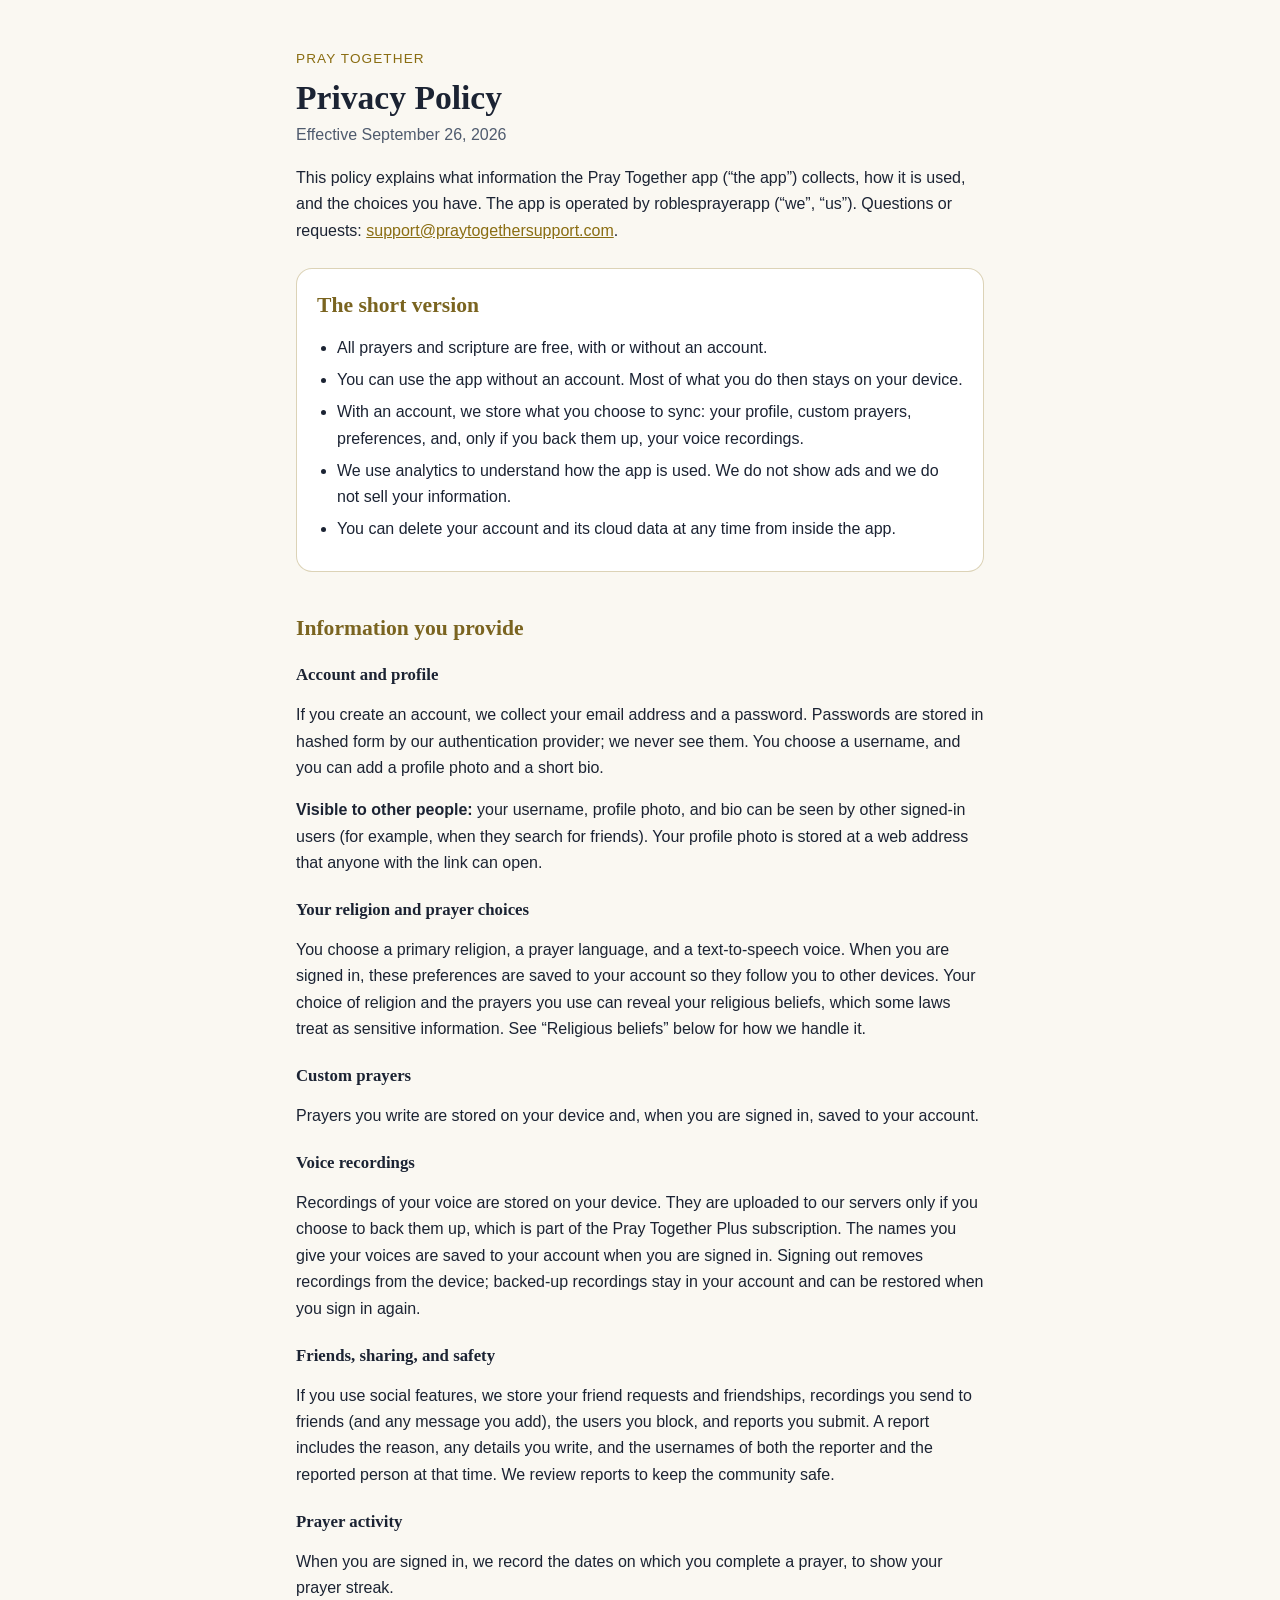
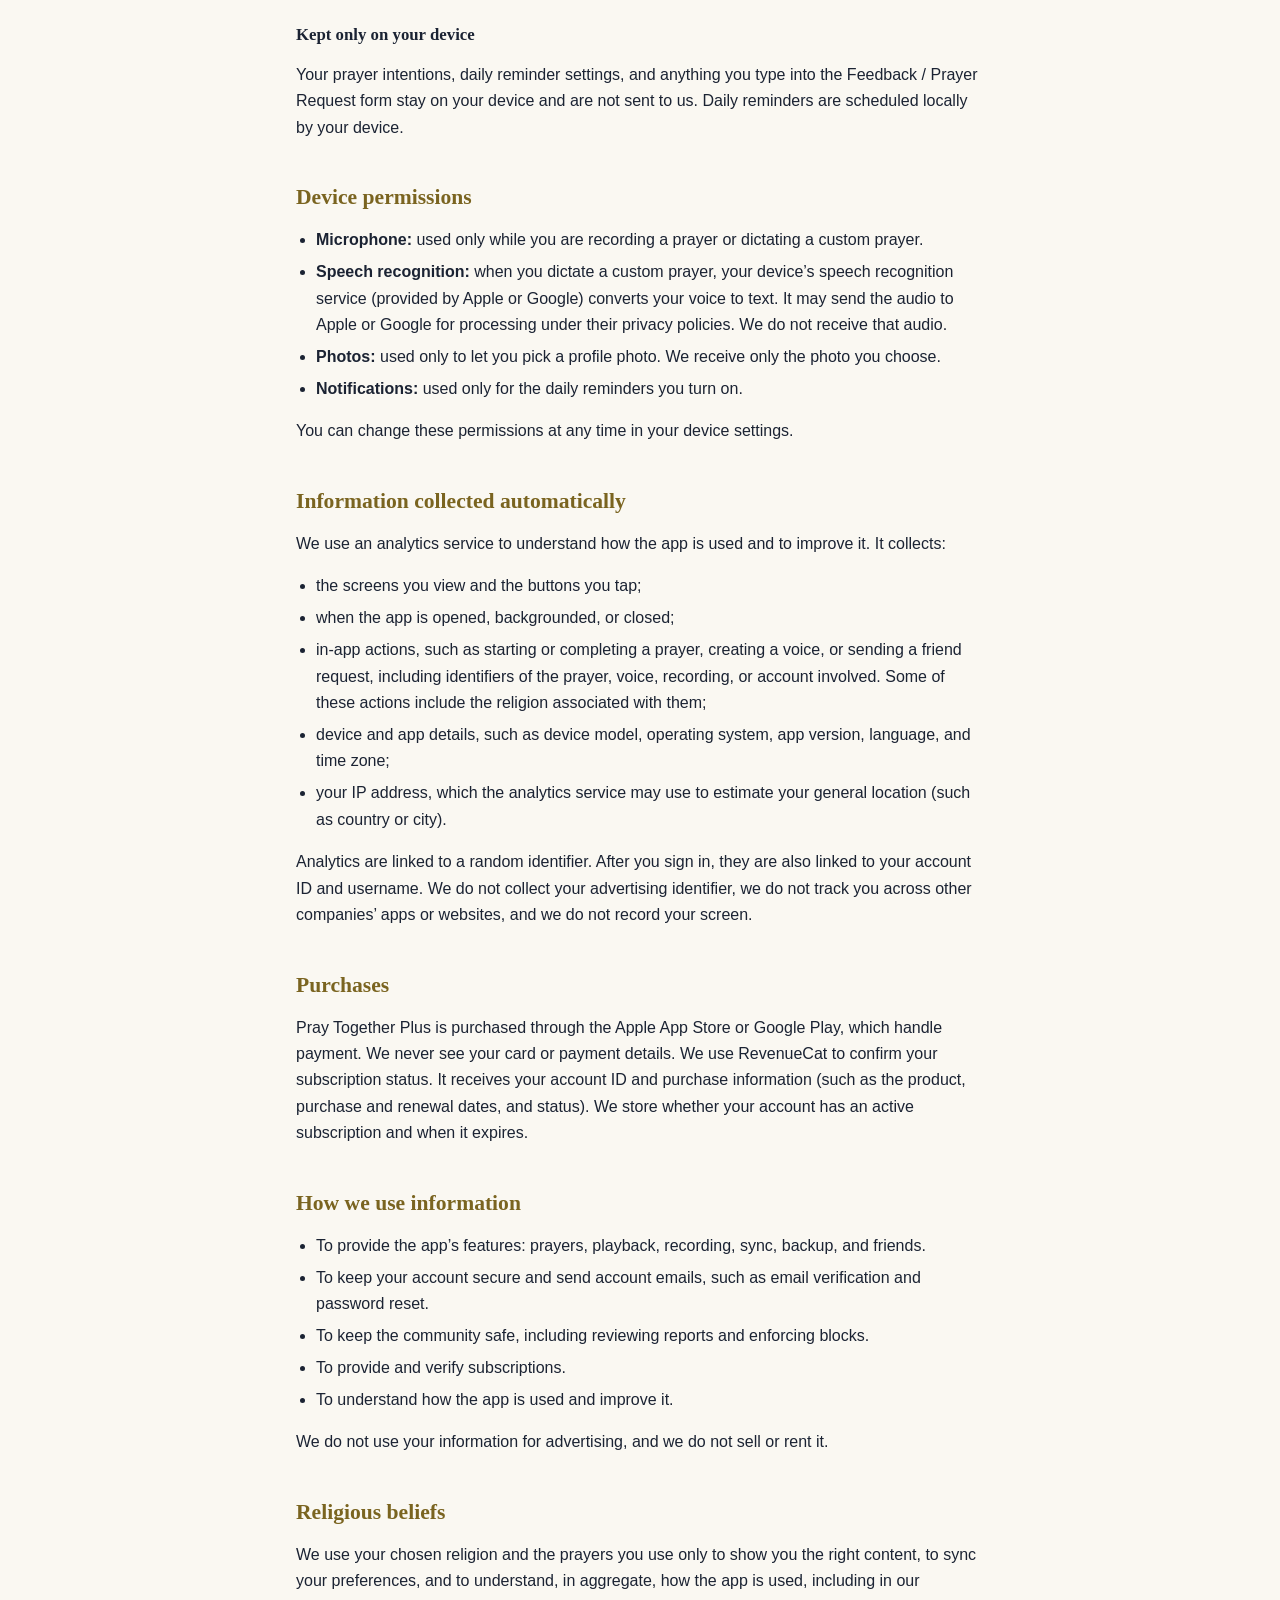
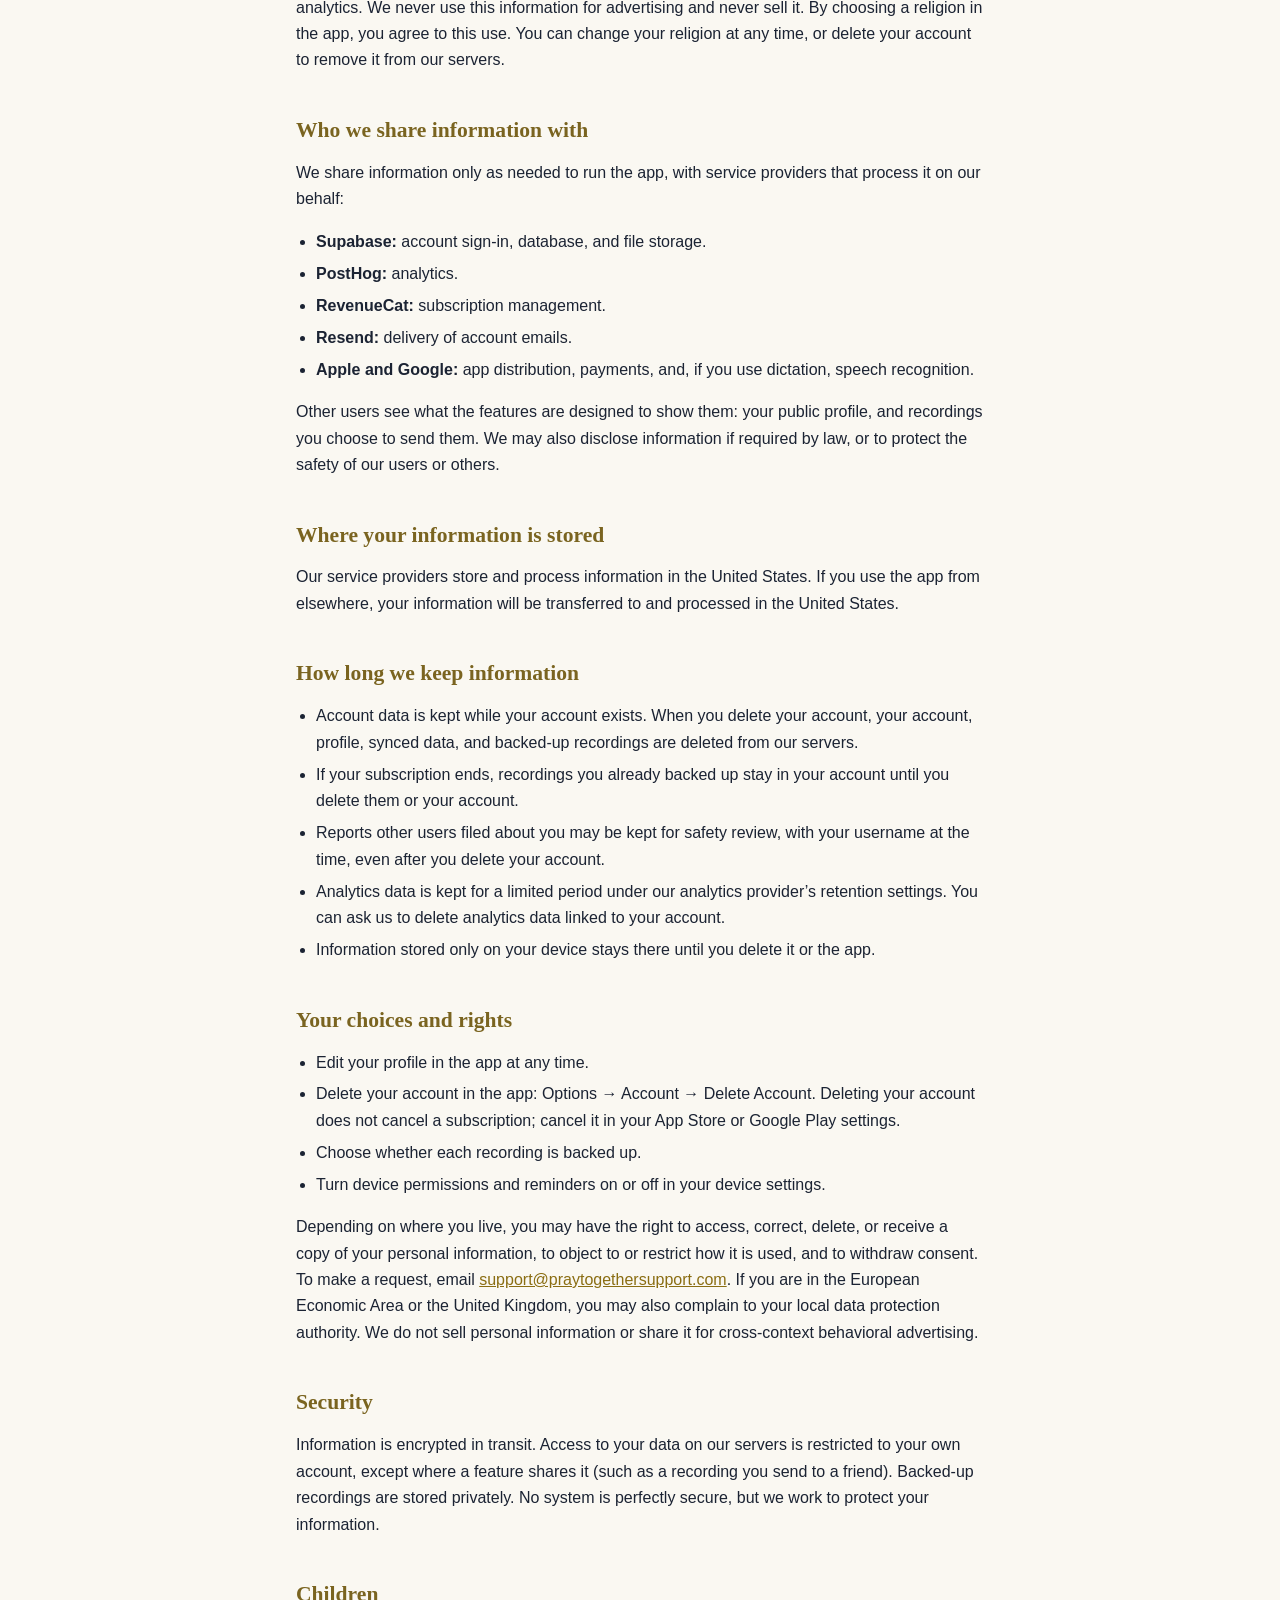
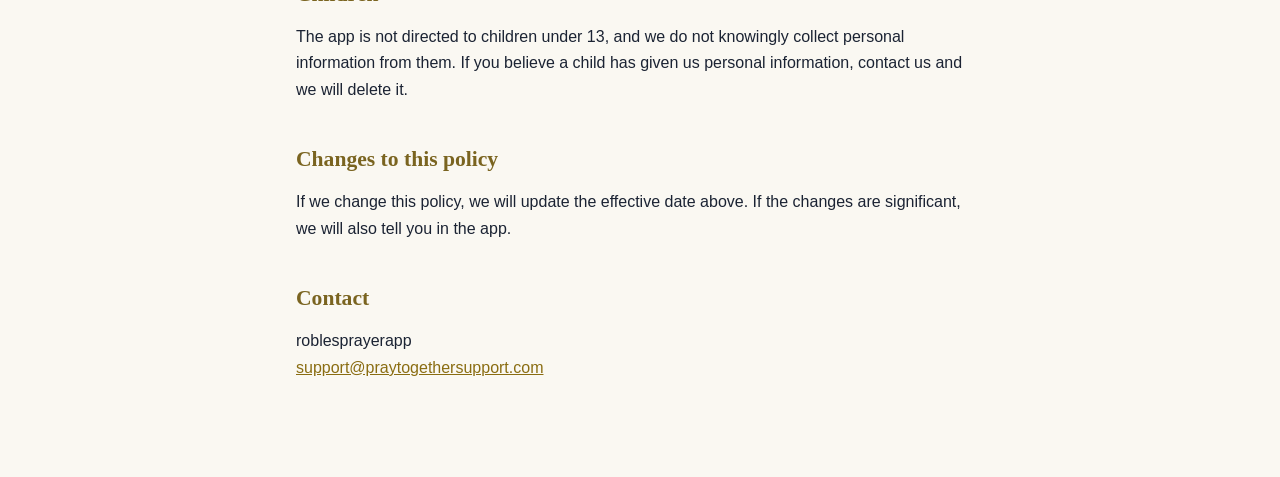
==== privacy/index.html @ 4f51a1f1 "Add Pray Together support page and privacy policy Static pages served by GitHub Pages at praytogethe" ====
<!doctype html>
<html lang="en">
<head>
  <meta charset="utf-8">
  <meta name="viewport" content="width=device-width, initial-scale=1">
  <title>Privacy Policy · Pray Together</title>
  <meta name="description" content="How the Pray Together app collects, uses, and protects your information.">
  <link rel="stylesheet" href="../style.css">
</head>
<body>
  <main>
    <p class="eyebrow"><a href="../">Pray Together</a></p>
    <h1>Privacy Policy</h1>
    <p class="meta">Effective September 26, 2026</p>

    <p>This policy explains what information the Pray Together app (“the app”) collects, how it is used, and the choices you have. The app is operated by roblesprayerapp (“we”, “us”). Questions or requests: <a href="mailto:support@praytogethersupport.com">support@praytogethersupport.com</a>.</p>

    <section class="summary">
      <h2>The short version</h2>
      <ul>
        <li>All prayers and scripture are free, with or without an account.</li>
        <li>You can use the app without an account. Most of what you do then stays on your device.</li>
        <li>With an account, we store what you choose to sync: your profile, custom prayers, preferences, and, only if you back them up, your voice recordings.</li>
        <li>We use analytics to understand how the app is used. We do not show ads and we do not sell your information.</li>
        <li>You can delete your account and its cloud data at any time from inside the app.</li>
      </ul>
    </section>

    <h2>Information you provide</h2>
    <h3>Account and profile</h3>
    <p>If you create an account, we collect your email address and a password. Passwords are stored in hashed form by our authentication provider; we never see them. You choose a username, and you can add a profile photo and a short bio.</p>
    <p><strong>Visible to other people:</strong> your username, profile photo, and bio can be seen by other signed-in users (for example, when they search for friends). Your profile photo is stored at a web address that anyone with the link can open.</p>

    <h3>Your religion and prayer choices</h3>
    <p>You choose a primary religion, a prayer language, and a text-to-speech voice. When you are signed in, these preferences are saved to your account so they follow you to other devices. Your choice of religion and the prayers you use can reveal your religious beliefs, which some laws treat as sensitive information. See “Religious beliefs” below for how we handle it.</p>

    <h3>Custom prayers</h3>
    <p>Prayers you write are stored on your device and, when you are signed in, saved to your account.</p>

    <h3>Voice recordings</h3>
    <p>Recordings of your voice are stored on your device. They are uploaded to our servers only if you choose to back them up, which is part of the Pray Together Plus subscription. The names you give your voices are saved to your account when you are signed in. Signing out removes recordings from the device; backed-up recordings stay in your account and can be restored when you sign in again.</p>

    <h3>Friends, sharing, and safety</h3>
    <p>If you use social features, we store your friend requests and friendships, recordings you send to friends (and any message you add), the users you block, and reports you submit. A report includes the reason, any details you write, and the usernames of both the reporter and the reported person at that time. We review reports to keep the community safe.</p>

    <h3>Prayer activity</h3>
    <p>When you are signed in, we record the dates on which you complete a prayer, to show your prayer streak.</p>

    <h3>Kept only on your device</h3>
    <p>Your prayer intentions, daily reminder settings, and anything you type into the Feedback / Prayer Request form stay on your device and are not sent to us. Daily reminders are scheduled locally by your device.</p>

    <h2>Device permissions</h2>
    <ul>
      <li><strong>Microphone:</strong> used only while you are recording a prayer or dictating a custom prayer.</li>
      <li><strong>Speech recognition:</strong> when you dictate a custom prayer, your device’s speech recognition service (provided by Apple or Google) converts your voice to text. It may send the audio to Apple or Google for processing under their privacy policies. We do not receive that audio.</li>
      <li><strong>Photos:</strong> used only to let you pick a profile photo. We receive only the photo you choose.</li>
      <li><strong>Notifications:</strong> used only for the daily reminders you turn on.</li>
    </ul>
    <p>You can change these permissions at any time in your device settings.</p>

    <h2>Information collected automatically</h2>
    <p>We use an analytics service to understand how the app is used and to improve it. It collects:</p>
    <ul>
      <li>the screens you view and the buttons you tap;</li>
      <li>when the app is opened, backgrounded, or closed;</li>
      <li>in-app actions, such as starting or completing a prayer, creating a voice, or sending a friend request, including identifiers of the prayer, voice, recording, or account involved. Some of these actions include the religion associated with them;</li>
      <li>device and app details, such as device model, operating system, app version, language, and time zone;</li>
      <li>your IP address, which the analytics service may use to estimate your general location (such as country or city).</li>
    </ul>
    <p>Analytics are linked to a random identifier. After you sign in, they are also linked to your account ID and username. We do not collect your advertising identifier, we do not track you across other companies’ apps or websites, and we do not record your screen.</p>

    <h2>Purchases</h2>
    <p>Pray Together Plus is purchased through the Apple App Store or Google Play, which handle payment. We never see your card or payment details. We use RevenueCat to confirm your subscription status. It receives your account ID and purchase information (such as the product, purchase and renewal dates, and status). We store whether your account has an active subscription and when it expires.</p>

    <h2>How we use information</h2>
    <ul>
      <li>To provide the app’s features: prayers, playback, recording, sync, backup, and friends.</li>
      <li>To keep your account secure and send account emails, such as email verification and password reset.</li>
      <li>To keep the community safe, including reviewing reports and enforcing blocks.</li>
      <li>To provide and verify subscriptions.</li>
      <li>To understand how the app is used and improve it.</li>
    </ul>
    <p>We do not use your information for advertising, and we do not sell or rent it.</p>

    <h2>Religious beliefs</h2>
    <p>We use your chosen religion and the prayers you use only to show you the right content, to sync your preferences, and to understand, in aggregate, how the app is used, including in our analytics. We never use this information for advertising and never sell it. By choosing a religion in the app, you agree to this use. You can change your religion at any time, or delete your account to remove it from our servers.</p>

    <h2>Who we share information with</h2>
    <p>We share information only as needed to run the app, with service providers that process it on our behalf:</p>
    <ul>
      <li><strong>Supabase:</strong> account sign-in, database, and file storage.</li>
      <li><strong>PostHog:</strong> analytics.</li>
      <li><strong>RevenueCat:</strong> subscription management.</li>
      <li><strong>Resend:</strong> delivery of account emails.</li>
      <li><strong>Apple and Google:</strong> app distribution, payments, and, if you use dictation, speech recognition.</li>
    </ul>
    <p>Other users see what the features are designed to show them: your public profile, and recordings you choose to send them. We may also disclose information if required by law, or to protect the safety of our users or others.</p>

    <h2>Where your information is stored</h2>
    <p>Our service providers store and process information in the United States. If you use the app from elsewhere, your information will be transferred to and processed in the United States.</p>

    <h2>How long we keep information</h2>
    <ul>
      <li>Account data is kept while your account exists. When you delete your account, your account, profile, synced data, and backed-up recordings are deleted from our servers.</li>
      <li>If your subscription ends, recordings you already backed up stay in your account until you delete them or your account.</li>
      <li>Reports other users filed about you may be kept for safety review, with your username at the time, even after you delete your account.</li>
      <li>Analytics data is kept for a limited period under our analytics provider’s retention settings. You can ask us to delete analytics data linked to your account.</li>
      <li>Information stored only on your device stays there until you delete it or the app.</li>
    </ul>

    <h2>Your choices and rights</h2>
    <ul>
      <li>Edit your profile in the app at any time.</li>
      <li>Delete your account in the app: Options → Account → Delete Account. Deleting your account does not cancel a subscription; cancel it in your App Store or Google Play settings.</li>
      <li>Choose whether each recording is backed up.</li>
      <li>Turn device permissions and reminders on or off in your device settings.</li>
    </ul>
    <p>Depending on where you live, you may have the right to access, correct, delete, or receive a copy of your personal information, to object to or restrict how it is used, and to withdraw consent. To make a request, email <a href="mailto:support@praytogethersupport.com">support@praytogethersupport.com</a>. If you are in the European Economic Area or the United Kingdom, you may also complain to your local data protection authority. We do not sell personal information or share it for cross-context behavioral advertising.</p>

    <h2>Security</h2>
    <p>Information is encrypted in transit. Access to your data on our servers is restricted to your own account, except where a feature shares it (such as a recording you send to a friend). Backed-up recordings are stored privately. No system is perfectly secure, but we work to protect your information.</p>

    <h2>Children</h2>
    <p>The app is not directed to children under 13, and we do not knowingly collect personal information from them. If you believe a child has given us personal information, contact us and we will delete it.</p>

    <h2>Changes to this policy</h2>
    <p>If we change this policy, we will update the effective date above. If the changes are significant, we will also tell you in the app.</p>

    <h2>Contact</h2>
    <p>roblesprayerapp<br><a href="mailto:support@praytogethersupport.com">support@praytogethersupport.com</a></p>
  </main>
</body>
</html>
---- style.css ----
:root {
  --bg: #0b1220;
  --text: #f4f6f9;
  --muted: #a4b3c6;
  --accent: #d4af37;
  --accent-soft: #dfd2a5;
  --surface: rgba(22, 34, 63, 0.6);
  --border: rgba(212, 175, 55, 0.25);
  color-scheme: dark;
}

@media (prefers-color-scheme: light) {
  :root {
    --bg: #faf8f2;
    --text: #1b2333;
    --muted: #4f5b6e;
    --accent: #8a6d12;
    --accent-soft: #7a6420;
    --surface: #ffffff;
    --border: rgba(138, 109, 18, 0.3);
    color-scheme: light;
  }
}

* {
  box-sizing: border-box;
}

body {
  margin: 0;
  background: var(--bg);
  color: var(--text);
  font: 16px/1.65 -apple-system, BlinkMacSystemFont, 'Segoe UI', Roboto, Helvetica, Arial, sans-serif;
}

main {
  max-width: 720px;
  margin: 0 auto;
  padding: 48px 16px 80px;
}

h1,
h2,
h3 {
  font-family: Georgia, 'Times New Roman', serif;
  line-height: 1.25;
}

h1 {
  font-size: 2.1rem;
  margin: 0.2em 0 0.1em;
}

h2 {
  font-size: 1.35rem;
  margin: 2em 0 0.5em;
  color: var(--accent-soft);
}

h3 {
  font-size: 1.05rem;
  margin: 1.4em 0 0.3em;
}

p,
li {
  color: var(--text);
}

ul {
  padding-left: 1.25em;
}

li + li {
  margin-top: 0.35em;
}

a {
  color: var(--accent);
}

.eyebrow {
  margin: 0;
  font-size: 0.85rem;
  letter-spacing: 0.08em;
  text-transform: uppercase;
}

.eyebrow a {
  text-decoration: none;
}

.meta {
  margin-top: 0;
  color: var(--muted);
}

.summary {
  margin: 1.5em 0;
  padding: 4px 20px 12px;
  background: var(--surface);
  border: 1px solid var(--border);
  border-radius: 16px;
}

.summary h2 {
  margin-top: 0.9em;
}
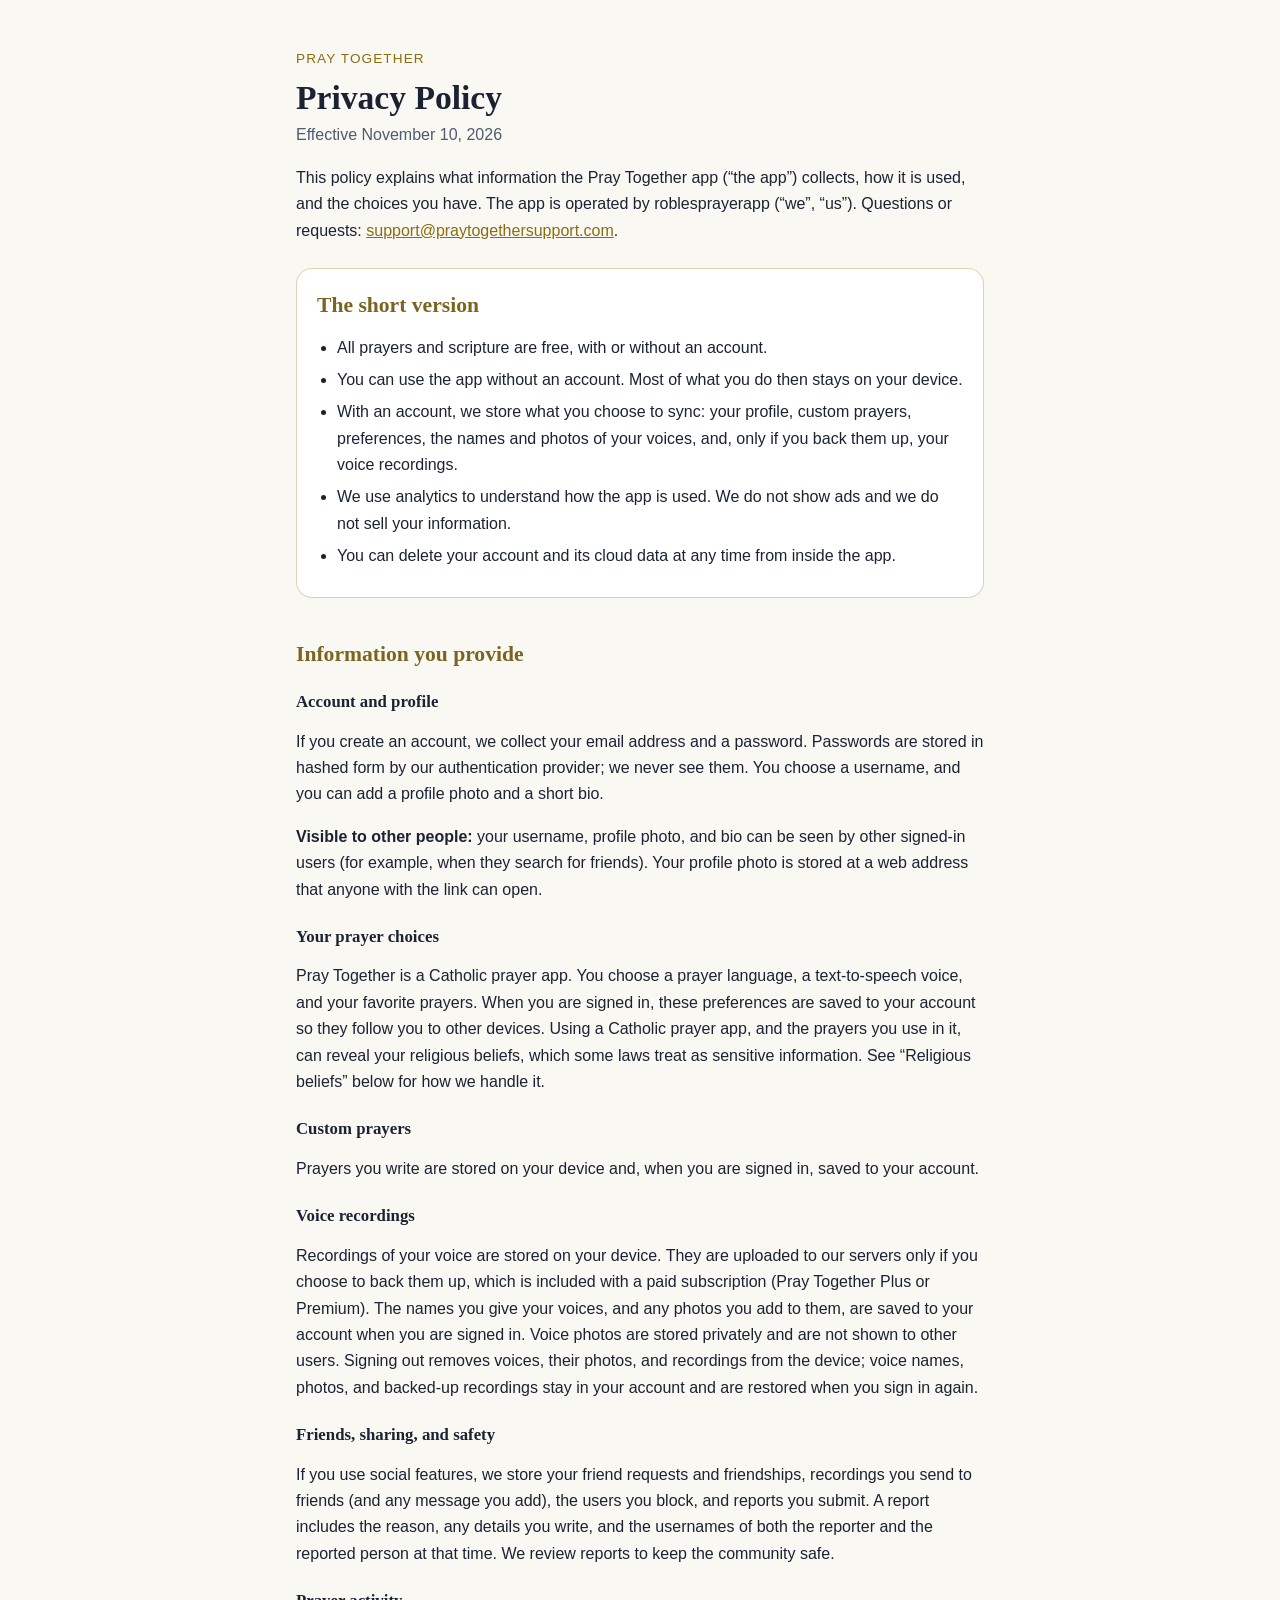
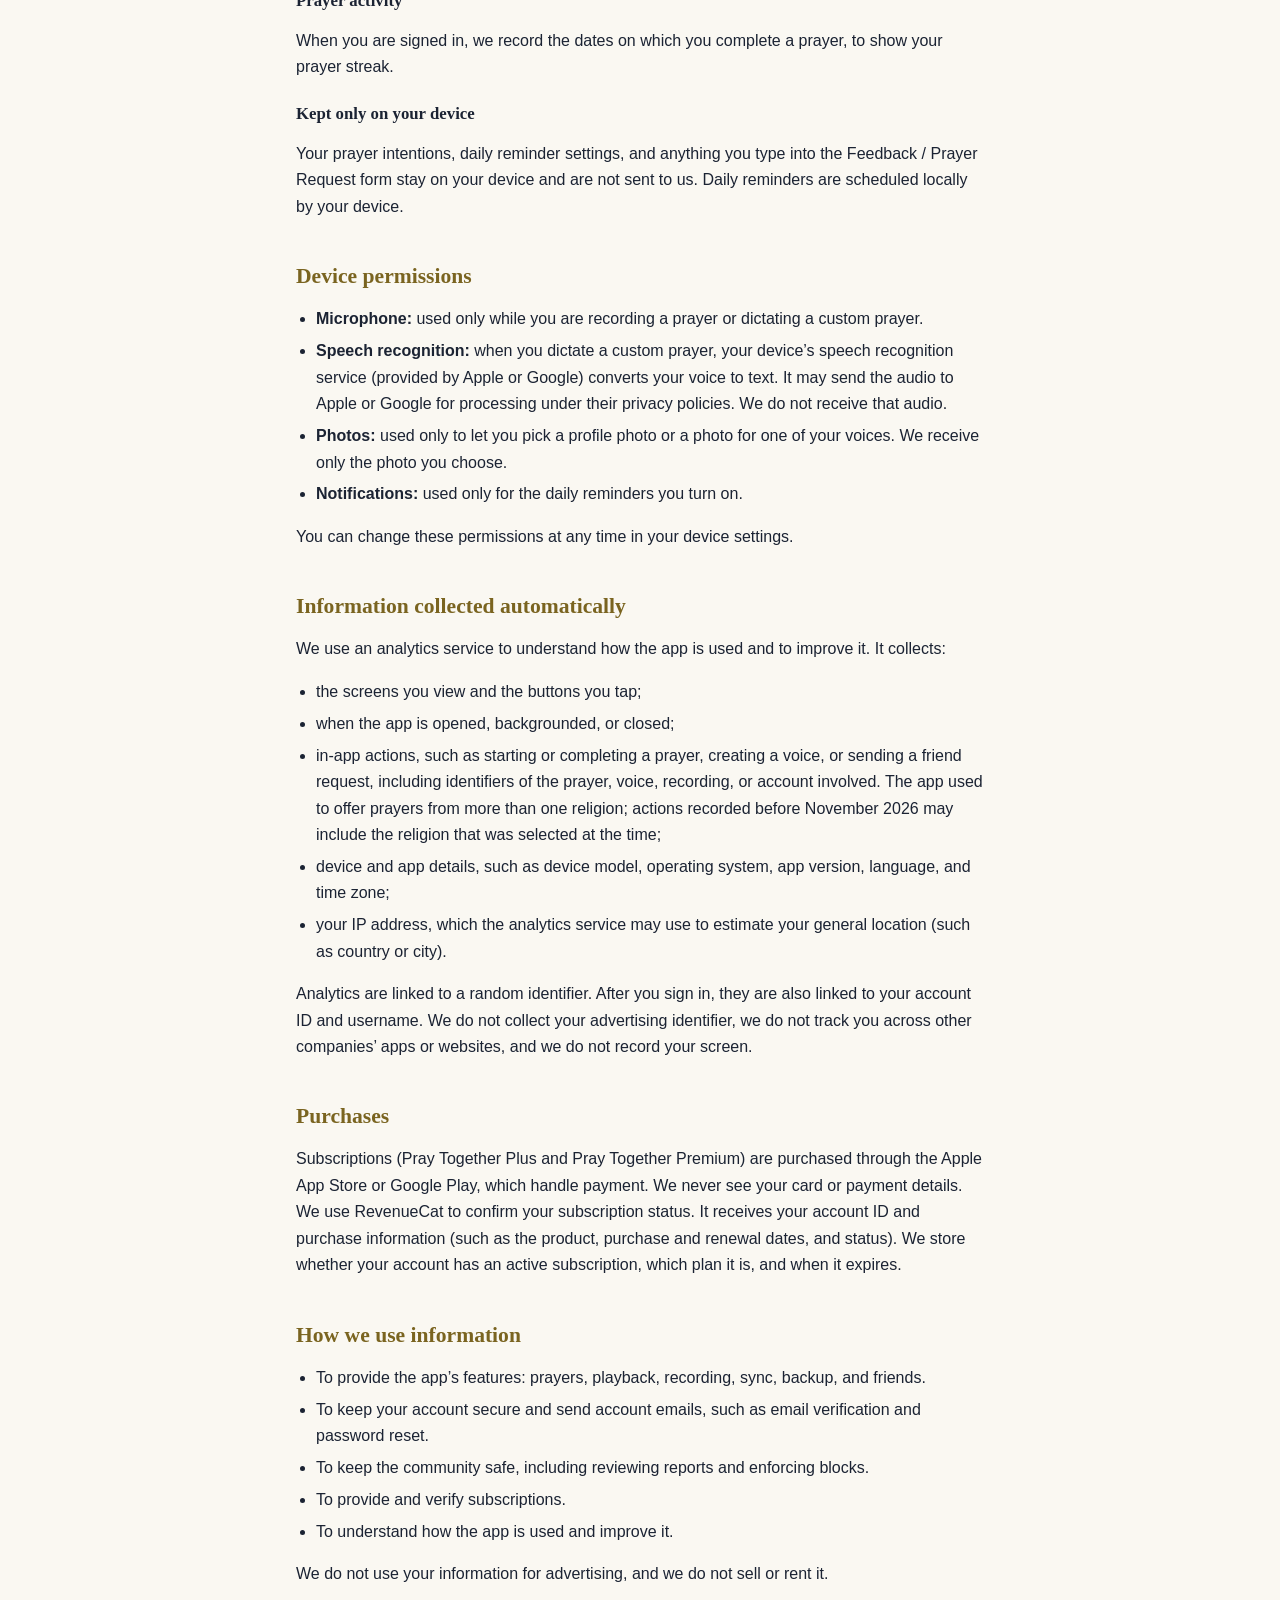
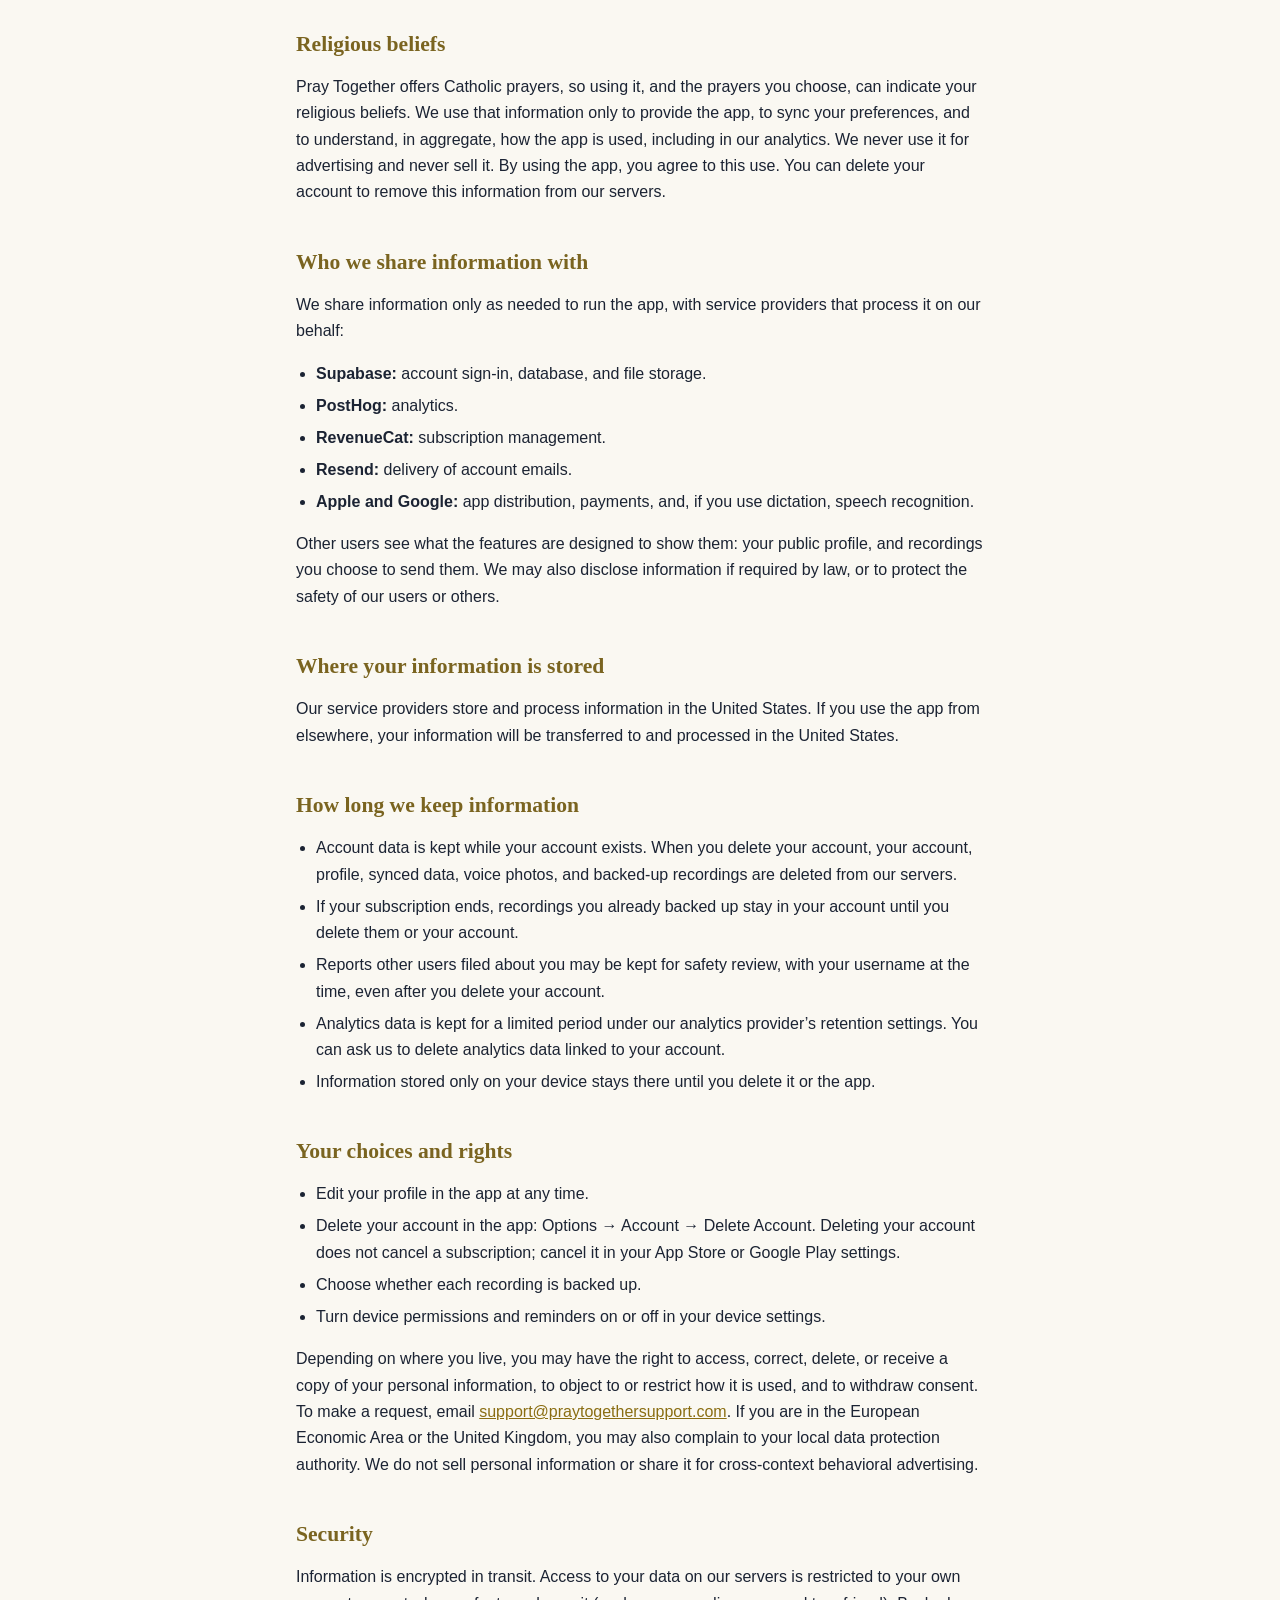
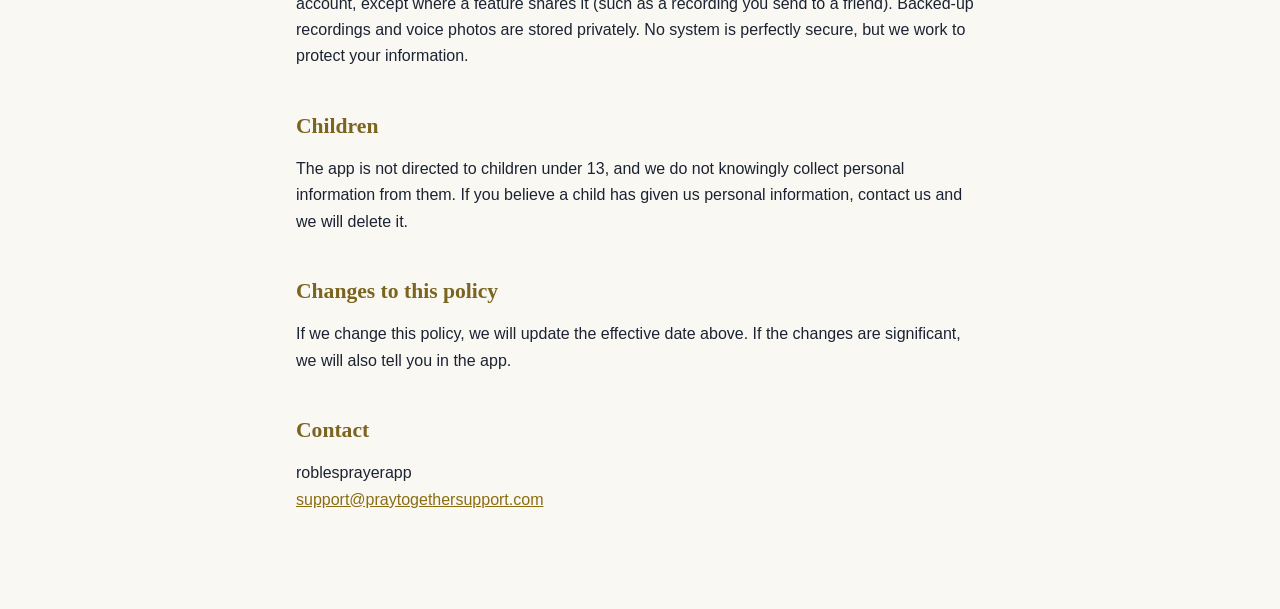
==== commit b5602ed7: "Update privacy policy and support page for the Catholic-only app Describe the app as Catholic-only, " ====
--- a/privacy/index.html
+++ b/privacy/index.html
@@ -11,7 +11,7 @@
   <main>
     <p class="eyebrow"><a href="../">Pray Together</a></p>
     <h1>Privacy Policy</h1>
-    <p class="meta">Effective September 26, 2026</p>
+    <p class="meta">Effective November 10, 2026</p>
 
     <p>This policy explains what information the Pray Together app (“the app”) collects, how it is used, and the choices you have. The app is operated by roblesprayerapp (“we”, “us”). Questions or requests: <a href="mailto:support@praytogethersupport.com">support@praytogethersupport.com</a>.</p>
 
@@ -20,7 +20,7 @@
       <ul>
         <li>All prayers and scripture are free, with or without an account.</li>
         <li>You can use the app without an account. Most of what you do then stays on your device.</li>
-        <li>With an account, we store what you choose to sync: your profile, custom prayers, preferences, and, only if you back them up, your voice recordings.</li>
+        <li>With an account, we store what you choose to sync: your profile, custom prayers, preferences, the names and photos of your voices, and, only if you back them up, your voice recordings.</li>
         <li>We use analytics to understand how the app is used. We do not show ads and we do not sell your information.</li>
         <li>You can delete your account and its cloud data at any time from inside the app.</li>
       </ul>
@@ -31,14 +31,14 @@
     <p>If you create an account, we collect your email address and a password. Passwords are stored in hashed form by our authentication provider; we never see them. You choose a username, and you can add a profile photo and a short bio.</p>
     <p><strong>Visible to other people:</strong> your username, profile photo, and bio can be seen by other signed-in users (for example, when they search for friends). Your profile photo is stored at a web address that anyone with the link can open.</p>
 
-    <h3>Your religion and prayer choices</h3>
-    <p>You choose a primary religion, a prayer language, and a text-to-speech voice. When you are signed in, these preferences are saved to your account so they follow you to other devices. Your choice of religion and the prayers you use can reveal your religious beliefs, which some laws treat as sensitive information. See “Religious beliefs” below for how we handle it.</p>
+    <h3>Your prayer choices</h3>
+    <p>Pray Together is a Catholic prayer app. You choose a prayer language, a text-to-speech voice, and your favorite prayers. When you are signed in, these preferences are saved to your account so they follow you to other devices. Using a Catholic prayer app, and the prayers you use in it, can reveal your religious beliefs, which some laws treat as sensitive information. See “Religious beliefs” below for how we handle it.</p>
 
     <h3>Custom prayers</h3>
     <p>Prayers you write are stored on your device and, when you are signed in, saved to your account.</p>
 
     <h3>Voice recordings</h3>
-    <p>Recordings of your voice are stored on your device. They are uploaded to our servers only if you choose to back them up, which is part of the Pray Together Plus subscription. The names you give your voices are saved to your account when you are signed in. Signing out removes recordings from the device; backed-up recordings stay in your account and can be restored when you sign in again.</p>
+    <p>Recordings of your voice are stored on your device. They are uploaded to our servers only if you choose to back them up, which is included with a paid subscription (Pray Together Plus or Premium). The names you give your voices, and any photos you add to them, are saved to your account when you are signed in. Voice photos are stored privately and are not shown to other users. Signing out removes voices, their photos, and recordings from the device; voice names, photos, and backed-up recordings stay in your account and are restored when you sign in again.</p>
 
     <h3>Friends, sharing, and safety</h3>
     <p>If you use social features, we store your friend requests and friendships, recordings you send to friends (and any message you add), the users you block, and reports you submit. A report includes the reason, any details you write, and the usernames of both the reporter and the reported person at that time. We review reports to keep the community safe.</p>
@@ -53,7 +53,7 @@
     <ul>
       <li><strong>Microphone:</strong> used only while you are recording a prayer or dictating a custom prayer.</li>
       <li><strong>Speech recognition:</strong> when you dictate a custom prayer, your device’s speech recognition service (provided by Apple or Google) converts your voice to text. It may send the audio to Apple or Google for processing under their privacy policies. We do not receive that audio.</li>
-      <li><strong>Photos:</strong> used only to let you pick a profile photo. We receive only the photo you choose.</li>
+      <li><strong>Photos:</strong> used only to let you pick a profile photo or a photo for one of your voices. We receive only the photo you choose.</li>
       <li><strong>Notifications:</strong> used only for the daily reminders you turn on.</li>
     </ul>
     <p>You can change these permissions at any time in your device settings.</p>
@@ -63,14 +63,14 @@
     <ul>
       <li>the screens you view and the buttons you tap;</li>
       <li>when the app is opened, backgrounded, or closed;</li>
-      <li>in-app actions, such as starting or completing a prayer, creating a voice, or sending a friend request, including identifiers of the prayer, voice, recording, or account involved. Some of these actions include the religion associated with them;</li>
+      <li>in-app actions, such as starting or completing a prayer, creating a voice, or sending a friend request, including identifiers of the prayer, voice, recording, or account involved. The app used to offer prayers from more than one religion; actions recorded before November 2026 may include the religion that was selected at the time;</li>
       <li>device and app details, such as device model, operating system, app version, language, and time zone;</li>
       <li>your IP address, which the analytics service may use to estimate your general location (such as country or city).</li>
     </ul>
     <p>Analytics are linked to a random identifier. After you sign in, they are also linked to your account ID and username. We do not collect your advertising identifier, we do not track you across other companies’ apps or websites, and we do not record your screen.</p>
 
     <h2>Purchases</h2>
-    <p>Pray Together Plus is purchased through the Apple App Store or Google Play, which handle payment. We never see your card or payment details. We use RevenueCat to confirm your subscription status. It receives your account ID and purchase information (such as the product, purchase and renewal dates, and status). We store whether your account has an active subscription and when it expires.</p>
+    <p>Subscriptions (Pray Together Plus and Pray Together Premium) are purchased through the Apple App Store or Google Play, which handle payment. We never see your card or payment details. We use RevenueCat to confirm your subscription status. It receives your account ID and purchase information (such as the product, purchase and renewal dates, and status). We store whether your account has an active subscription, which plan it is, and when it expires.</p>
 
     <h2>How we use information</h2>
     <ul>
@@ -83,7 +83,7 @@
     <p>We do not use your information for advertising, and we do not sell or rent it.</p>
 
     <h2>Religious beliefs</h2>
-    <p>We use your chosen religion and the prayers you use only to show you the right content, to sync your preferences, and to understand, in aggregate, how the app is used, including in our analytics. We never use this information for advertising and never sell it. By choosing a religion in the app, you agree to this use. You can change your religion at any time, or delete your account to remove it from our servers.</p>
+    <p>Pray Together offers Catholic prayers, so using it, and the prayers you choose, can indicate your religious beliefs. We use that information only to provide the app, to sync your preferences, and to understand, in aggregate, how the app is used, including in our analytics. We never use it for advertising and never sell it. By using the app, you agree to this use. You can delete your account to remove this information from our servers.</p>
 
     <h2>Who we share information with</h2>
     <p>We share information only as needed to run the app, with service providers that process it on our behalf:</p>
@@ -101,7 +101,7 @@
 
     <h2>How long we keep information</h2>
     <ul>
-      <li>Account data is kept while your account exists. When you delete your account, your account, profile, synced data, and backed-up recordings are deleted from our servers.</li>
+      <li>Account data is kept while your account exists. When you delete your account, your account, profile, synced data, voice photos, and backed-up recordings are deleted from our servers.</li>
       <li>If your subscription ends, recordings you already backed up stay in your account until you delete them or your account.</li>
       <li>Reports other users filed about you may be kept for safety review, with your username at the time, even after you delete your account.</li>
       <li>Analytics data is kept for a limited period under our analytics provider’s retention settings. You can ask us to delete analytics data linked to your account.</li>
@@ -118,7 +118,7 @@
     <p>Depending on where you live, you may have the right to access, correct, delete, or receive a copy of your personal information, to object to or restrict how it is used, and to withdraw consent. To make a request, email <a href="mailto:support@praytogethersupport.com">support@praytogethersupport.com</a>. If you are in the European Economic Area or the United Kingdom, you may also complain to your local data protection authority. We do not sell personal information or share it for cross-context behavioral advertising.</p>
 
     <h2>Security</h2>
-    <p>Information is encrypted in transit. Access to your data on our servers is restricted to your own account, except where a feature shares it (such as a recording you send to a friend). Backed-up recordings are stored privately. No system is perfectly secure, but we work to protect your information.</p>
+    <p>Information is encrypted in transit. Access to your data on our servers is restricted to your own account, except where a feature shares it (such as a recording you send to a friend). Backed-up recordings and voice photos are stored privately. No system is perfectly secure, but we work to protect your information.</p>
 
     <h2>Children</h2>
     <p>The app is not directed to children under 13, and we do not knowingly collect personal information from them. If you believe a child has given us personal information, contact us and we will delete it.</p>
